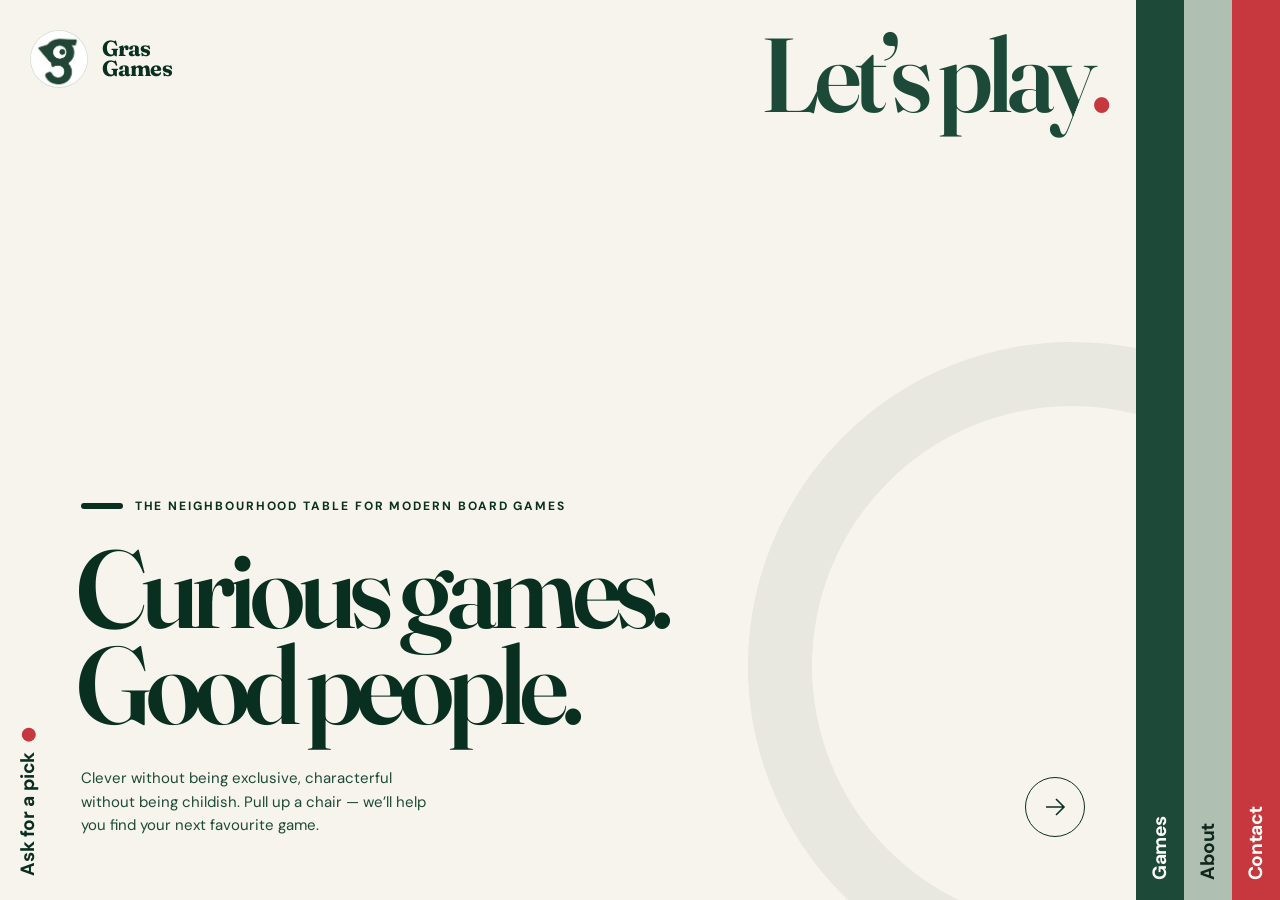
==== index.html @ 96867c46 "Restructure site and build Gras Games homepage from brand guide - Organise into pages (games, about," ====
<!doctype html>
<html lang="en">
<head>
  <meta charset="utf-8">
  <meta name="viewport" content="width=device-width, initial-scale=1">
  <meta name="theme-color" content="#f6f4ec">
  <meta name="description" content="Gras Games is the neighbourhood table for modern board games. Curious games. Good people. One more round.">
  <title>Gras Games — Curious games. Good people.</title>
  <link rel="preconnect" href="https://fonts.googleapis.com">
  <link rel="preconnect" href="https://fonts.gstatic.com" crossorigin>
  <link href="https://fonts.googleapis.com/css2?family=DM+Sans:wght@400;500;600;700&family=Fraunces:opsz,wght@9..144,600;9..144,700&display=swap" rel="stylesheet">
  <link rel="stylesheet" href="assets/css/main.css">
  <link rel="stylesheet" href="assets/css/home.css">
</head>
<body>
  <main class="homepage">
    <section class="hero" aria-label="Home">
      <header class="hero__header">
        <a class="hero__brand" href="#home" data-home>
          <span class="hero__logo"><img src="assets/images/logo.jpg" alt=""></span>
          <span class="hero__wordmark">Gras<br>Games</span>
        </a>
        <p class="hero__shout">Let’s play<span class="hero__shout-dot">.</span></p>
        <nav class="nav" aria-label="Main navigation">
          <button class="nav__toggle" type="button" aria-expanded="false" aria-controls="nav-menu" aria-label="Open menu">
            <span class="nav__bar"></span>
            <span class="nav__bar"></span>
            <span class="nav__bar"></span>
          </button>
          <div class="nav__menu" id="nav-menu">
            <ul class="nav__list">
              <li><button class="nav__link" type="button" data-panel="0">Games</button></li>
              <li><button class="nav__link" type="button" data-panel="1">About</button></li>
              <li><button class="nav__link" type="button" data-panel="2">Contact</button></li>
            </ul>
          </div>
        </nav>
      </header>

      <div class="hero__copy" id="home">
        <p class="eyebrow">The neighbourhood table for modern board games</p>
        <h1 class="hero__title">Curious games.<br>Good people.</h1>
        <div class="hero__footer">
          <p class="hero__text">Clever without being exclusive, characterful without being childish. Pull up a chair — we’ll help you find your next favourite game.</p>
          <button class="round-arrow" type="button" data-panel="0" aria-label="Browse games">
            <svg width="28" height="28" viewBox="0 0 28 28" fill="none" aria-hidden="true"><path d="M5 14h17M15 6l8 8-8 8" stroke="currentColor" stroke-width="1.6"/></svg>
          </button>
        </div>
      </div>

      <button class="pick-tab" type="button" data-pick>
        <span class="pick-tab__dot"></span>
        <span>Ask for a pick</span>
      </button>
      <button class="home-tab" type="button" data-home aria-label="Back to home" hidden>
        <svg width="28" height="28" viewBox="0 0 28 28" fill="none" aria-hidden="true"><path d="M5 14h17M15 6l8 8-8 8" stroke="currentColor" stroke-width="1.6"/></svg>
      </button>
    </section>

    <section class="panel panel--pine" aria-labelledby="tab-0">
      <button class="panel__tab" id="tab-0" type="button" aria-expanded="false" aria-controls="panel-0">
        <span class="panel__index">01</span>
        <span class="panel__label">Games</span>
        <span class="panel__symbol" aria-hidden="true">+</span>
      </button>
      <div class="panel__content" id="panel-0" inert>
        <p class="eyebrow">01 — Find your next favourite</p>
        <div class="panel__story">
          <h2 class="panel__title">Find your next table favourite.</h2>
          <p class="panel__text">Unusual worlds, clever mechanics and the makers behind them. Every game comes with what you actually need to know: player count, play time and complexity.</p>
          <a class="text-link" href="games/">Browse games
            <svg width="28" height="28" viewBox="0 0 28 28" fill="none" aria-hidden="true"><path d="M5 14h17M15 6l8 8-8 8" stroke="currentColor" stroke-width="1.6"/></svg>
          </a>
        </div>
      </div>
    </section>

    <section class="panel panel--sage" aria-labelledby="tab-1">
      <button class="panel__tab" id="tab-1" type="button" aria-expanded="false" aria-controls="panel-1">
        <span class="panel__index">02</span>
        <span class="panel__label">About</span>
        <span class="panel__symbol" aria-hidden="true">+</span>
      </button>
      <div class="panel__content" id="panel-1" inert>
        <p class="eyebrow">02 — Playfully offbeat, seriously welcoming</p>
        <div class="panel__story">
          <h2 class="panel__title">Everyone gets a seat at the table.</h2>
          <p class="panel__text">No gatekeeping, no jargon. We guide like a friend who loves games, not an expert who wants to lecture — whether it’s your first game night or your fiftieth.</p>
          <a class="text-link" href="about/">Our story
            <svg width="28" height="28" viewBox="0 0 28 28" fill="none" aria-hidden="true"><path d="M5 14h17M15 6l8 8-8 8" stroke="currentColor" stroke-width="1.6"/></svg>
          </a>
        </div>
      </div>
    </section>

    <section class="panel panel--stamp" aria-labelledby="tab-2">
      <button class="panel__tab" id="tab-2" type="button" aria-expanded="false" aria-controls="panel-2">
        <span class="panel__index">03</span>
        <span class="panel__label">Contact</span>
        <span class="panel__symbol" aria-hidden="true">+</span>
      </button>
      <div class="panel__content" id="panel-2" inert>
        <p class="eyebrow">03 — Say hello</p>
        <div class="panel__story">
          <h2 class="panel__title">Every good game starts with an invite.</h2>
          <p class="panel__text">A question, a game we should know about, or a group looking for something new? Write to us. We’d love to hear what’s on your table.</p>
          <a class="text-link" href="contact/">Get in touch
            <svg width="28" height="28" viewBox="0 0 28 28" fill="none" aria-hidden="true"><path d="M5 14h17M15 6l8 8-8 8" stroke="currentColor" stroke-width="1.6"/></svg>
          </a>
        </div>
      </div>
    </section>
  </main>

  <dialog class="modal" aria-labelledby="pick-title">
    <button class="modal__close" type="button" aria-label="Close" autofocus>×</button>
    <div class="dots" aria-hidden="true"></div>
    <h2 class="modal__title" id="pick-title">Not sure what to play?</h2>
    <p class="modal__text">Tell us how many players, how much time you have and the last game you loved. We’ll suggest a few worth bringing to the table.</p>
    <a class="text-link" href="contact/">Ask for a pick
      <svg width="28" height="28" viewBox="0 0 28 28" fill="none" aria-hidden="true"><path d="M5 14h17M15 6l8 8-8 8" stroke="currentColor" stroke-width="1.6"/></svg>
    </a>
  </dialog>

  <script src="assets/js/home.js"></script>
</body>
</html>
---- assets/css/main.css ----
:root {
  --pine: #1d4a38;
  --deep-pine: #092f20;
  --paper: #f6f4ec;
  --white: #fffefa;
  --sage: #afc0b2;
  --stamp: #c6383d;
  --ink: #10251c;

  --font-display: "Fraunces", Georgia, serif;
  --font-body: "DM Sans", Arial, sans-serif;
}

* { box-sizing: border-box; }

body {
  margin: 0;
  background: var(--paper);
  color: var(--ink);
  font-family: var(--font-body);
  line-height: 1.5;
}

h1, h2, h3 {
  font-family: var(--font-display);
  color: var(--deep-pine);
  letter-spacing: -.02em;
}

a { color: var(--pine); }

.site-header {
  display: flex;
  justify-content: space-between;
  align-items: center;
  padding: 20px clamp(20px, 4vw, 64px);
  border-bottom: 1px solid rgba(29,74,56,.14);
}

.site-logo {
  font-family: var(--font-display);
  font-size: 24px;
  font-weight: 700;
  color: var(--deep-pine);
  text-decoration: none;
}

.site-nav {
  display: flex;
  gap: 24px;
  font-size: 13px;
  font-weight: 700;
  letter-spacing: .08em;
  text-transform: uppercase;
}

.site-nav a { text-decoration: none; }

main {
  width: min(1200px, 100%);
  margin: 0 auto;
  padding: clamp(28px, 4vw, 64px);
}

.site-footer {
  padding: 24px clamp(20px, 4vw, 64px);
  font-size: 13px;
  color: rgba(16,37,28,.66);
}
---- assets/css/home.css ----
:root {
  --fs-wordmark: clamp(20px, 1.7vw, 32px);
  --fs-shout: clamp(64px, 8.2vw, 168px);
  --fs-h1: clamp(64px, 8.6vw, 176px);
  --fs-h2: clamp(48px, 6.6vw, 124px);
  --fs-modal-h2: clamp(48px, 6vw, 72px);
  --fs-rail: clamp(17px, 1.5vw, 26px);
  --fs-eyebrow: 12px;
  --fs-body: 15px;
  --fs-story: 18px;
  --fs-link: 16px;
  --fs-index: 11px;
  --fs-symbol: 24px;

  --space-header-y: 30px;
  --space-header-x: 30px;
  --rail-width: clamp(48px, 3.6vw, 76px);
  --round-arrow: 60px;
  --logo-size: 58px;
  --ease-panel: cubic-bezier(0.76, 0, 0.24, 1);
}

body { overflow: hidden; -webkit-font-smoothing: antialiased; }

h1, h2, p { margin: 0; }
ul { margin: 0; padding: 0; list-style: none; }
svg { display: block; }
button {
  font: inherit;
  letter-spacing: inherit;
  color: inherit;
  background: transparent;
  border: 0;
  padding: 0;
  cursor: pointer;
  -webkit-tap-highlight-color: transparent;
}
a { color: inherit; text-decoration: none; -webkit-tap-highlight-color: transparent; }
button:focus-visible, a:focus-visible { outline: 2px solid currentColor; outline-offset: -6px; }
::selection { background: var(--pine); color: var(--paper); }

.visually-hidden {
  position: absolute;
  width: 1px;
  height: 1px;
  overflow: hidden;
  clip: rect(0 0 0 0);
  white-space: nowrap;
}

.homepage {
  display: flex;
  width: auto;
  min-height: 100svh;
  margin: 0;
  padding: 0;
  overflow: hidden;
}

/* Hero */
.hero {
  flex: 1;
  min-width: 0;
  min-height: 100svh;
  position: relative;
  overflow: hidden;
  background: var(--paper);
  color: var(--deep-pine);
  transition: flex 0.65s var(--ease-panel);
}
.hero::before {
  content: "";
  position: absolute;
  width: 520px;
  height: 520px;
  right: -260px;
  top: 38%;
  border: 64px solid var(--deep-pine);
  border-radius: 50%;
  opacity: .06;
  pointer-events: none;
}
.hero__header {
  position: absolute;
  inset: var(--space-header-y) var(--space-header-x) auto var(--space-header-x);
  display: flex;
  align-items: flex-start;
  justify-content: space-between;
  gap: 25px;
}
.hero__brand { display: flex; align-items: center; gap: 14px; flex-shrink: 0; }
.hero__logo {
  width: var(--logo-size);
  height: var(--logo-size);
  border-radius: 50%;
  overflow: hidden;
  background: var(--white);
  border: 1px solid rgba(29,74,56,.16);
}
.hero__logo img { width: 100%; height: 100%; object-fit: cover; transform: scale(1.18); }
.hero__wordmark {
  font-family: var(--font-display);
  font-size: var(--fs-wordmark);
  font-weight: 700;
  line-height: .92;
  letter-spacing: -.04em;
}
.hero__shout {
  font-family: var(--font-display);
  font-size: var(--fs-shout);
  font-weight: 600;
  line-height: .85;
  letter-spacing: -.055em;
  color: var(--pine);
  white-space: nowrap;
}
.hero__shout-dot { color: var(--stamp); }

.hero__copy { position: absolute; left: 7.1%; right: 4.5%; bottom: 7%; }
.hero__copy > .eyebrow { margin-bottom: 25px; }
.hero__title {
  font-family: var(--font-display);
  font-size: var(--fs-h1);
  font-weight: 600;
  line-height: .88;
  letter-spacing: -.055em;
  margin-left: -.04em;
}
.hero__footer {
  display: flex;
  align-items: flex-end;
  justify-content: space-between;
  gap: 30px;
  margin-top: 34px;
}
.hero__text { max-width: 360px; font-size: var(--fs-body); line-height: 1.55; color: var(--pine); }

.eyebrow {
  display: flex;
  align-items: center;
  gap: 12px;
  font-size: var(--fs-eyebrow);
  font-weight: 700;
  letter-spacing: .16em;
  line-height: 1.5;
  text-transform: uppercase;
}
.eyebrow::before {
  content: "";
  flex-shrink: 0;
  width: 42px;
  height: 6px;
  border-radius: 999px;
  background: currentColor;
}

.round-arrow {
  flex-shrink: 0;
  width: var(--round-arrow);
  height: var(--round-arrow);
  border: 1px solid currentColor;
  border-radius: 50%;
  display: grid;
  place-items: center;
  transition: background .2s, color .2s, transform .2s;
}
.round-arrow:hover { background: var(--pine); color: var(--white); transform: rotate(-35deg); }

.pick-tab {
  position: absolute;
  bottom: 24px;
  left: 14px;
  display: flex;
  flex-direction: row-reverse;
  align-items: center;
  gap: 10px;
  writing-mode: vertical-rl;
  transform: rotate(180deg);
  font-size: var(--fs-rail);
  font-weight: 700;
  letter-spacing: -.02em;
}
.pick-tab__dot {
  width: 14px;
  height: 14px;
  border-radius: 50%;
  background: var(--stamp);
  transition: transform .2s;
}
.pick-tab:hover .pick-tab__dot { transform: scale(1.3); }

.home-tab { position: absolute; top: 24px; left: 10px; transform: rotate(180deg); }

.hero--collapsed { flex: 0 0 var(--rail-width); }
.hero--collapsed::before,
.hero--collapsed .hero__header,
.hero--collapsed .hero__copy,
.hero--collapsed .pick-tab { visibility: hidden; opacity: 0; }

.nav { display: none; }

/* Colour panels */
.panel {
  position: relative;
  flex: 0 0 var(--rail-width);
  min-height: 100svh;
  overflow: hidden;
  color: var(--white);
  transition: flex .65s var(--ease-panel);
}
.panel--pine { background: var(--pine); }
.panel--sage { background: var(--sage); color: var(--ink); }
.panel--stamp { background: var(--stamp); }

.panel__tab {
  position: absolute;
  inset: 0 auto 0 0;
  width: var(--rail-width);
  display: flex;
  flex-direction: column;
  align-items: center;
  transition: background .2s;
  z-index: 1;
}
.panel__tab:hover { background: rgba(255,254,250,.1); }
.panel__index { padding-top: 23px; font-size: var(--fs-index); font-weight: 700; opacity: 0; transition: opacity .2s; }
.panel__label {
  position: absolute;
  bottom: 20px;
  writing-mode: vertical-rl;
  transform: rotate(180deg);
  font-size: var(--fs-rail);
  font-weight: 700;
  line-height: 1;
  white-space: nowrap;
  letter-spacing: -.02em;
}
.panel__symbol {
  position: absolute;
  top: 52px;
  font-size: var(--fs-symbol);
  font-weight: 400;
  opacity: 0;
  transition: opacity .2s;
}
.panel__tab:hover .panel__index,
.panel--open .panel__index,
.panel__tab:hover .panel__symbol,
.panel--open .panel__symbol { opacity: 1; }

.panel__content {
  position: absolute;
  inset: 35px 6% 8% calc(var(--rail-width) + 30px);
  display: flex;
  flex-direction: column;
  justify-content: space-between;
  visibility: hidden;
  opacity: 0;
  transition: opacity .2s, visibility .2s;
}
.panel--open { flex: 1 0 0; }
.panel--open .panel__content { visibility: visible; opacity: 1; transition-delay: .4s; }

.panel__title {
  max-width: 1100px;
  font-family: var(--font-display);
  font-size: var(--fs-h2);
  font-weight: 600;
  line-height: .92;
  letter-spacing: -.05em;
  color: inherit;
}
.panel__text { max-width: 470px; margin-top: 30px; font-size: var(--fs-story); line-height: 1.55; opacity: .86; }

/* Connected game-piece dots */
.dots {
  width: 64px;
  height: 10px;
  background: radial-gradient(circle, currentColor 0 5px, transparent 5.5px) 0 0 / 21px 10px repeat-x;
}

.text-link {
  display: inline-flex;
  align-items: center;
  justify-content: space-between;
  gap: 40px;
  margin-top: 20px;
  padding: 15px 0;
  border-bottom: 1px solid currentColor;
  font-size: var(--fs-link);
  font-weight: 700;
}
.text-link svg { transition: transform .2s; }
.text-link:hover svg { transform: translateX(5px); }

/* Pick modal */
.modal {
  margin: auto;
  width: min(100% - 40px, 570px);
  max-width: none;
  max-height: 90svh;
  overflow: visible;
  padding: 55px 45px;
  border: 0;
  border-radius: 4px 34px 4px 4px;
  background: var(--deep-pine);
  color: var(--white);
}
.modal::after {
  content: "";
  position: absolute;
  width: 18px;
  height: 18px;
  right: 28px;
  bottom: -9px;
  border-radius: 50%;
  background: var(--stamp);
}
.modal::backdrop { background: rgba(9,47,32,.45); backdrop-filter: blur(6px); }
.modal .dots { color: var(--sage); }
.modal__close { position: absolute; top: 10px; right: 22px; font-size: 36px; font-weight: 400; }
.modal__title {
  margin: 36px 0 22px;
  font-family: var(--font-display);
  font-size: var(--fs-modal-h2);
  font-weight: 600;
  line-height: .92;
  letter-spacing: -.05em;
  color: inherit;
}
.modal__text { max-width: 380px; line-height: 1.6; color: rgba(255,254,250,.78); }

@media (min-width: 1600px) {
  :root { --space-header-y: 38px; --space-header-x: 36px; --fs-body: 18px; --fs-eyebrow: 14px; --logo-size: 68px; }
  .hero__text { max-width: 420px; }
}

/* Tablet */
@media (max-width: 1024px) {
  :root { --rail-width: 42px; --round-arrow: 45px; --logo-size: 46px; }
  .hero__header { inset: 25px 20px auto; flex-direction: column; gap: 40px; }
  .hero__shout { font-size: 13vw; }
  .hero__copy { left: 14%; right: 6%; bottom: 7%; }
  .hero__title { font-size: 10vw; }
  .hero__copy > .eyebrow { font-size: 10px; max-width: 260px; }
  .hero__footer { flex-direction: column; align-items: flex-start; gap: 20px; margin-top: 25px; }
  .hero__text { font-size: 14px; max-width: 300px; }
  .pick-tab { left: 11px; font-size: 18px; }
  .panel__content { left: calc(var(--rail-width) + 20px); right: 20px; }
  .panel__title { font-size: 7.5vw; }
  .panel__text { font-size: 15px; }

  .nav {
    display: flex;
    flex-direction: column;
    align-items: flex-end;
    position: absolute;
    top: 0;
    right: 0;
    z-index: 5;
  }
  .nav__toggle {
    width: 44px;
    height: 44px;
    display: flex;
    flex-direction: column;
    justify-content: center;
    align-items: center;
    gap: 6px;
  }
  .nav__bar { width: 24px; height: 1.6px; background: currentColor; transition: transform .3s, opacity .3s; }
  .nav--open .nav__bar:nth-child(1) { transform: translateY(7.6px) rotate(45deg); }
  .nav--open .nav__bar:nth-child(2) { opacity: 0; }
  .nav--open .nav__bar:nth-child(3) { transform: translateY(-7.6px) rotate(-45deg); }
  .nav__menu {
    display: grid;
    grid-template-rows: 0fr;
    visibility: hidden;
    transition: grid-template-rows .35s var(--ease-panel), visibility .35s;
  }
  .nav--open .nav__menu { grid-template-rows: 1fr; visibility: visible; }
  .nav__list {
    min-height: 0;
    overflow: hidden;
    border-radius: 3px 18px 3px 3px;
    background: var(--deep-pine);
    color: var(--white);
  }
  .nav__link {
    display: block;
    width: 100%;
    padding: 12px 22px;
    text-align: left;
    font-size: 18px;
    font-weight: 700;
    white-space: nowrap;
  }
}

/* Mobile */
@media (max-width: 768px) {
  body { overflow: auto; }
  .homepage { flex-direction: column; }
  .hero { min-height: calc(100svh - 150px); flex: 1 0 auto; }
  .hero::before { display: none; }
  .hero__header { inset: 22px 22px auto; flex-direction: row; align-items: center; gap: 10px; }
  .hero__wordmark { font-size: 18px; }
  .hero__shout { font-size: 11vw; }
  .nav { top: 100%; right: -10px; margin-top: 8px; }
  .hero__copy { left: 13%; right: 7%; bottom: 8%; }
  .hero__title { font-size: 14vw; }
  .hero__copy > .eyebrow { font-size: 9px; margin-bottom: 20px; }
  .hero__copy > .eyebrow::before { width: 28px; height: 5px; }
  .hero__footer { flex-direction: row; align-items: flex-end; gap: 15px; margin-top: 24px; }
  .hero__text { font-size: 12px; max-width: 240px; }
  .round-arrow { width: 38px; height: 38px; }
  .pick-tab { font-size: 15px; left: 8px; bottom: 20px; }
  .pick-tab__dot { width: 10px; height: 10px; }
  .panel { flex: 0 0 50px; min-height: 50px; transition: flex .5s; }
  .panel__tab {
    width: 100%;
    height: 50px;
    flex-direction: row;
    justify-content: space-between;
    padding: 0 22px;
  }
  .panel__label { position: static; writing-mode: horizontal-tb; transform: none; font-size: 18px; }
  .panel__index { display: none; }
  .panel__symbol { position: static; opacity: 1; order: 2; font-size: 23px; }
  .panel--open { flex: 1 0 calc(100svh - 150px); }
  .hero--collapsed { min-height: 50px; flex: 0 0 50px; }
  .home-tab { top: 11px; left: 20px; }
  .panel__content { inset: 78px 25px 35px; }
  .panel__title { font-size: 12vw; }
  .panel__text { font-size: 14px; margin-top: 20px; }
  .panel__content .eyebrow { font-size: 10px; }
  .text-link { font-size: 15px; margin-top: 10px; }
  .modal { padding: 45px 28px; }
}

@media (prefers-reduced-motion: reduce) {
  *, *::before, *::after { transition: none !important; }
}
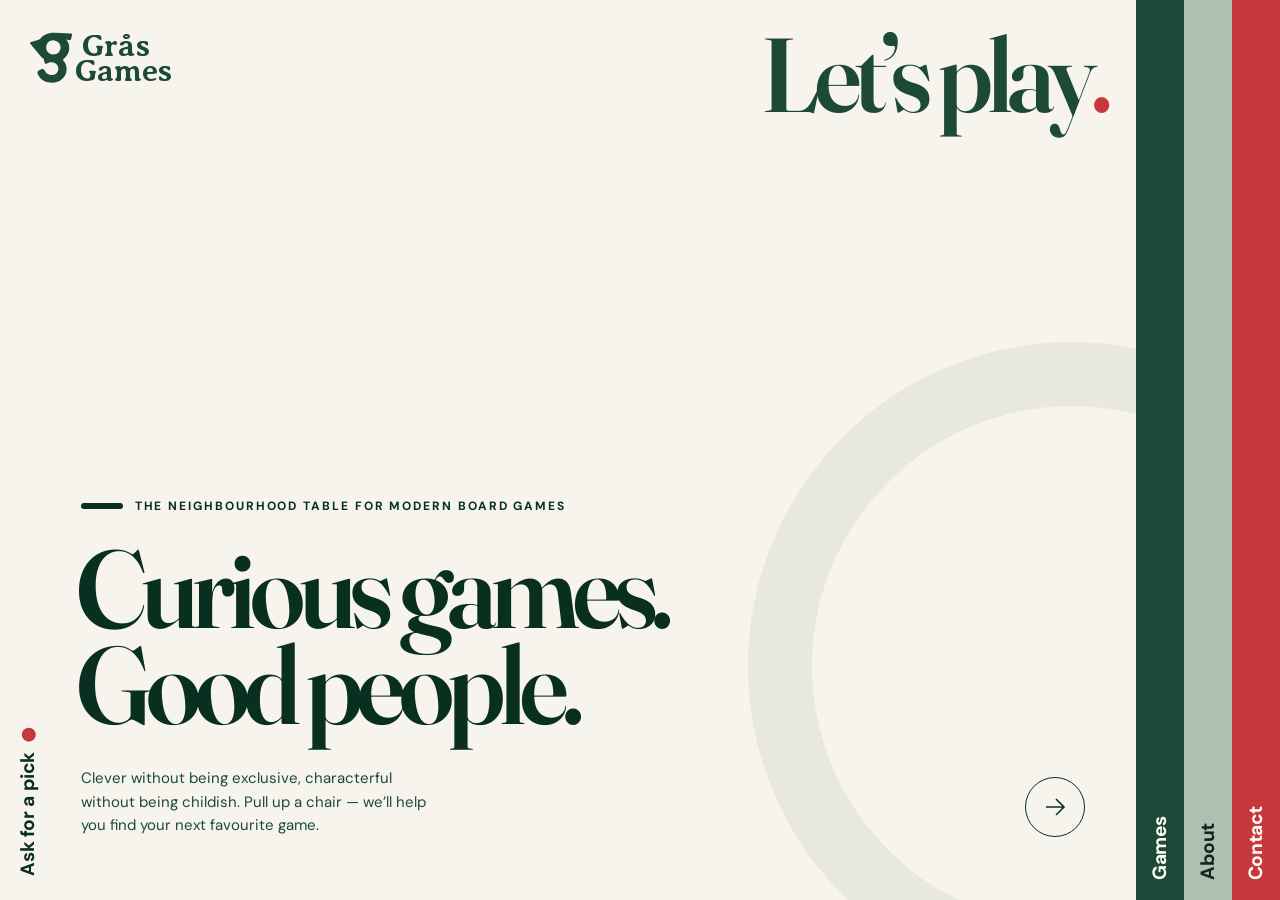
==== commit 1a9fd257: "Replace site logo with new Grås Games SVG Inline the logo from design/grasgameslogo03.svg in the hom" ====
--- a/index.html
+++ b/index.html
@@ -8,7 +8,7 @@
   <title>Gras Games — Curious games. Good people.</title>
   <link rel="preconnect" href="https://fonts.googleapis.com">
   <link rel="preconnect" href="https://fonts.gstatic.com" crossorigin>
-  <link href="https://fonts.googleapis.com/css2?family=DM+Sans:wght@400;500;600;700&family=Fraunces:opsz,wght@9..144,600;9..144,700&display=swap" rel="stylesheet">
+  <link href="https://fonts.googleapis.com/css2?family=Averia+Serif+Libre:wght@700&family=DM+Sans:wght@400;500;600;700&family=Fraunces:opsz,wght@9..144,600;9..144,700&display=swap" rel="stylesheet">
   <link rel="stylesheet" href="assets/css/main.css">
   <link rel="stylesheet" href="assets/css/home.css">
 </head>
@@ -17,8 +17,10 @@
     <section class="hero" aria-label="Home">
       <header class="hero__header">
         <a class="hero__brand" href="#home" data-home>
-          <span class="hero__logo"><img src="assets/images/logo.jpg" alt=""></span>
-          <span class="hero__wordmark">Gras<br>Games</span>
+          <svg class="hero__logo" viewBox="0 0 3573.59 1455.21" role="img" aria-label="Grås Games">
+            <text font-family="'Averia Serif Libre', serif" font-size="789.73" font-weight="700" transform="translate(1117.24 663.06)"><tspan x="200.13" y="0">Grå</tspan><tspan x="1550.16" y="0">s</tspan><tspan x="0" y="612.45">G</tspan><tspan x="561.84" y="612.45">ame</tspan><tspan x="2100.04" y="612.45">s</tspan></text>
+            <path d="M1055.69,124.05c4.15-16.68-8-32.98-25.16-33.78l-403.44-18.76c-177.12-7.2-305.7,58.91-377.1,158.54v-.07S19.13,302.04,19.13,302.04c-18.5,5.78-25.22,28.49-12.83,43.4l120.78,145.4,146.47,172.21c20.16,22.33,43.38,42.47,69.28,59.97l25.68,105.76c4.45,18.32,25.73,26.71,41.44,16.31,41.32-27.35,88.27-42.26,140.22-37.72,103,9.01,168.12,82.71,159.89,176.82-8.08,92.34-83.39,155.54-184.61,146.68-70.47-6.16-124.49-45.68-152.42-107.04-17.07-37.51-61.39-53.91-98.39-35.76l-45.08,22.12c-34.4,16.88-49.96,57.67-35.11,92.99,50.47,120.05,163.46,202.7,316.3,216.07,225.53,19.73,390.3-125.11,406.61-311.57,8.09-92.5-21.32-173.93-76.74-235.48-14.26-15.84-11.72-40.62,5.43-53.28,77.79-57.42,128.81-143.45,137.61-244.04,7.77-88.79-19.14-169.88-72.61-233.6l86.73,13.17c13.9,2.11,27.12-6.71,30.52-20.35l27.38-110.06ZM570.67,614.12c-103-9.01-172.83-90.27-163.97-191.5,8.7-99.44,91.9-170.9,194.89-161.89,103,9.01,174.3,93.98,165.59,193.43-8.86,101.22-93.52,168.97-196.51,159.96Z"/>
+          </svg>
         </a>
         <p class="hero__shout">Let’s play<span class="hero__shout-dot">.</span></p>
         <nav class="nav" aria-label="Main navigation">
@@ -32,6 +34,7 @@
               <li><button class="nav__link" type="button" data-panel="0">Games</button></li>
               <li><button class="nav__link" type="button" data-panel="1">About</button></li>
               <li><button class="nav__link" type="button" data-panel="2">Contact</button></li>
+              <li><a class="nav__link" href="services/">Services</a></li>
             </ul>
           </div>
         </nav>
@@ -42,9 +45,9 @@
         <h1 class="hero__title">Curious games.<br>Good people.</h1>
         <div class="hero__footer">
           <p class="hero__text">Clever without being exclusive, characterful without being childish. Pull up a chair — we’ll help you find your next favourite game.</p>
-          <button class="round-arrow" type="button" data-panel="0" aria-label="Browse games">
+          <a class="round-arrow" href="services/" aria-label="Our services">
             <svg width="28" height="28" viewBox="0 0 28 28" fill="none" aria-hidden="true"><path d="M5 14h17M15 6l8 8-8 8" stroke="currentColor" stroke-width="1.6"/></svg>
-          </button>
+          </a>
         </div>
       </div>
 
@@ -85,7 +88,7 @@
         <p class="eyebrow">02 — Playfully offbeat, seriously welcoming</p>
         <div class="panel__story">
           <h2 class="panel__title">Everyone gets a seat at the table.</h2>
-          <p class="panel__text">No gatekeeping, no jargon. We guide like a friend who loves games, not an expert who wants to lecture — whether it’s your first game night or your fiftieth.</p>
+          <p class="panel__text">At Grås Games, we believe that tabletop games are so much more than just entertainment. They are experiences that bring people together, spark creativity, encourage discovery, and create meaningful connections.</p>
           <a class="text-link" href="about/">Our story
             <svg width="28" height="28" viewBox="0 0 28 28" fill="none" aria-hidden="true"><path d="M5 14h17M15 6l8 8-8 8" stroke="currentColor" stroke-width="1.6"/></svg>
           </a>
--- a/assets/css/main.css
+++ b/assets/css/main.css
@@ -37,17 +37,14 @@
   border-bottom: 1px solid rgba(29,74,56,.14);
 }
 
-.site-logo {
-  font-family: var(--font-display);
-  font-size: 24px;
-  font-weight: 700;
-  color: var(--deep-pine);
-  text-decoration: none;
-}
+.site-logo { flex-shrink: 0; color: var(--pine); }
+.site-logo svg { display: block; height: 44px; width: auto; aspect-ratio: 3573.59 / 1455.21; fill: currentColor; }
 
 .site-nav {
   display: flex;
-  gap: 24px;
+  flex-wrap: wrap;
+  justify-content: flex-end;
+  gap: 8px clamp(14px, 3vw, 24px);
   font-size: 13px;
   font-weight: 700;
   letter-spacing: .08em;
@@ -62,6 +59,49 @@
   padding: clamp(28px, 4vw, 64px);
 }
 
+/* Shared brand pieces (sizes overridable per page) */
+.eyebrow {
+  display: flex;
+  align-items: center;
+  gap: 12px;
+  font-size: var(--fs-eyebrow, 12px);
+  font-weight: 700;
+  letter-spacing: .16em;
+  line-height: 1.5;
+  text-transform: uppercase;
+}
+.eyebrow::before {
+  content: "";
+  flex-shrink: 0;
+  width: 42px;
+  height: 6px;
+  border-radius: 999px;
+  background: currentColor;
+}
+
+/* Connected game-piece dots */
+.dots {
+  width: 64px;
+  height: 10px;
+  background: radial-gradient(circle, currentColor 0 5px, transparent 5.5px) 0 0 / 21px 10px repeat-x;
+}
+
+.text-link {
+  display: inline-flex;
+  align-items: center;
+  justify-content: space-between;
+  gap: 40px;
+  margin-top: 20px;
+  padding: 15px 0;
+  border-bottom: 1px solid currentColor;
+  font-size: var(--fs-link, 16px);
+  font-weight: 700;
+  color: inherit;
+  text-decoration: none;
+}
+.text-link svg { transition: transform .2s; }
+.text-link:hover svg { transform: translateX(5px); }
+
 .site-footer {
   padding: 24px clamp(20px, 4vw, 64px);
   font-size: 13px;
--- a/assets/css/home.css
+++ b/assets/css/home.css
@@ -1,5 +1,4 @@
 :root {
-  --fs-wordmark: clamp(20px, 1.7vw, 32px);
   --fs-shout: clamp(64px, 8.2vw, 168px);
   --fs-h1: clamp(64px, 8.6vw, 176px);
   --fs-h2: clamp(48px, 6.6vw, 124px);
@@ -88,23 +87,8 @@
   justify-content: space-between;
   gap: 25px;
 }
-.hero__brand { display: flex; align-items: center; gap: 14px; flex-shrink: 0; }
-.hero__logo {
-  width: var(--logo-size);
-  height: var(--logo-size);
-  border-radius: 50%;
-  overflow: hidden;
-  background: var(--white);
-  border: 1px solid rgba(29,74,56,.16);
-}
-.hero__logo img { width: 100%; height: 100%; object-fit: cover; transform: scale(1.18); }
-.hero__wordmark {
-  font-family: var(--font-display);
-  font-size: var(--fs-wordmark);
-  font-weight: 700;
-  line-height: .92;
-  letter-spacing: -.04em;
-}
+.hero__brand { display: flex; flex-shrink: 0; color: var(--pine); }
+.hero__logo { display: block; height: var(--logo-size); width: auto; aspect-ratio: 3573.59 / 1455.21; fill: currentColor; }
 .hero__shout {
   font-family: var(--font-display);
   font-size: var(--fs-shout);
@@ -135,25 +119,6 @@
 }
 .hero__text { max-width: 360px; font-size: var(--fs-body); line-height: 1.55; color: var(--pine); }
 
-.eyebrow {
-  display: flex;
-  align-items: center;
-  gap: 12px;
-  font-size: var(--fs-eyebrow);
-  font-weight: 700;
-  letter-spacing: .16em;
-  line-height: 1.5;
-  text-transform: uppercase;
-}
-.eyebrow::before {
-  content: "";
-  flex-shrink: 0;
-  width: 42px;
-  height: 6px;
-  border-radius: 999px;
-  background: currentColor;
-}
-
 .round-arrow {
   flex-shrink: 0;
   width: var(--round-arrow);
@@ -271,27 +236,6 @@
   color: inherit;
 }
 .panel__text { max-width: 470px; margin-top: 30px; font-size: var(--fs-story); line-height: 1.55; opacity: .86; }
-
-/* Connected game-piece dots */
-.dots {
-  width: 64px;
-  height: 10px;
-  background: radial-gradient(circle, currentColor 0 5px, transparent 5.5px) 0 0 / 21px 10px repeat-x;
-}
-
-.text-link {
-  display: inline-flex;
-  align-items: center;
-  justify-content: space-between;
-  gap: 40px;
-  margin-top: 20px;
-  padding: 15px 0;
-  border-bottom: 1px solid currentColor;
-  font-size: var(--fs-link);
-  font-weight: 700;
-}
-.text-link svg { transition: transform .2s; }
-.text-link:hover svg { transform: translateX(5px); }
 
 /* Pick modal */
 .modal {
@@ -394,6 +338,8 @@
     font-size: 18px;
     font-weight: 700;
     white-space: nowrap;
+    color: inherit;
+    text-decoration: none;
   }
 }
 
@@ -404,7 +350,6 @@
   .hero { min-height: calc(100svh - 150px); flex: 1 0 auto; }
   .hero::before { display: none; }
   .hero__header { inset: 22px 22px auto; flex-direction: row; align-items: center; gap: 10px; }
-  .hero__wordmark { font-size: 18px; }
   .hero__shout { font-size: 11vw; }
   .nav { top: 100%; right: -10px; margin-top: 8px; }
   .hero__copy { left: 13%; right: 7%; bottom: 8%; }
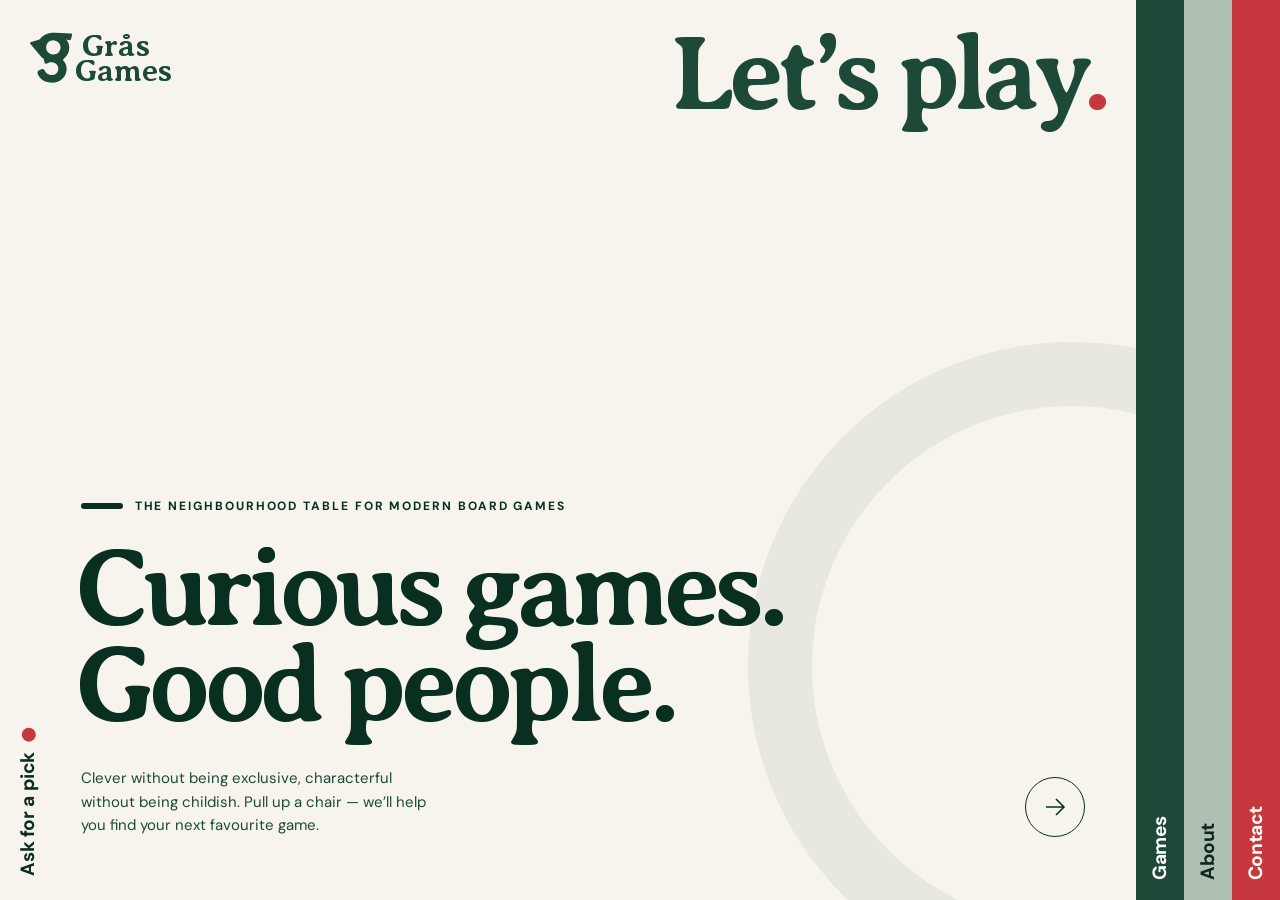
==== commit d7566fe9: "Switch headline font to Averia Serif Libre and update brand guide Headlines now use the logo's typef" ====
--- a/index.html
+++ b/index.html
@@ -8,7 +8,7 @@
   <title>Gras Games — Curious games. Good people.</title>
   <link rel="preconnect" href="https://fonts.googleapis.com">
   <link rel="preconnect" href="https://fonts.gstatic.com" crossorigin>
-  <link href="https://fonts.googleapis.com/css2?family=Averia+Serif+Libre:wght@700&family=DM+Sans:wght@400;500;600;700&family=Fraunces:opsz,wght@9..144,600;9..144,700&display=swap" rel="stylesheet">
+  <link href="https://fonts.googleapis.com/css2?family=Averia+Serif+Libre:wght@700&family=DM+Sans:wght@400;500;600;700&display=swap" rel="stylesheet">
   <link rel="stylesheet" href="assets/css/main.css">
   <link rel="stylesheet" href="assets/css/home.css">
 </head>
--- a/assets/css/main.css
+++ b/assets/css/main.css
@@ -7,7 +7,7 @@
   --stamp: #c6383d;
   --ink: #10251c;
 
-  --font-display: "Fraunces", Georgia, serif;
+  --font-display: "Averia Serif Libre", Georgia, serif;
   --font-body: "DM Sans", Arial, sans-serif;
 }
 
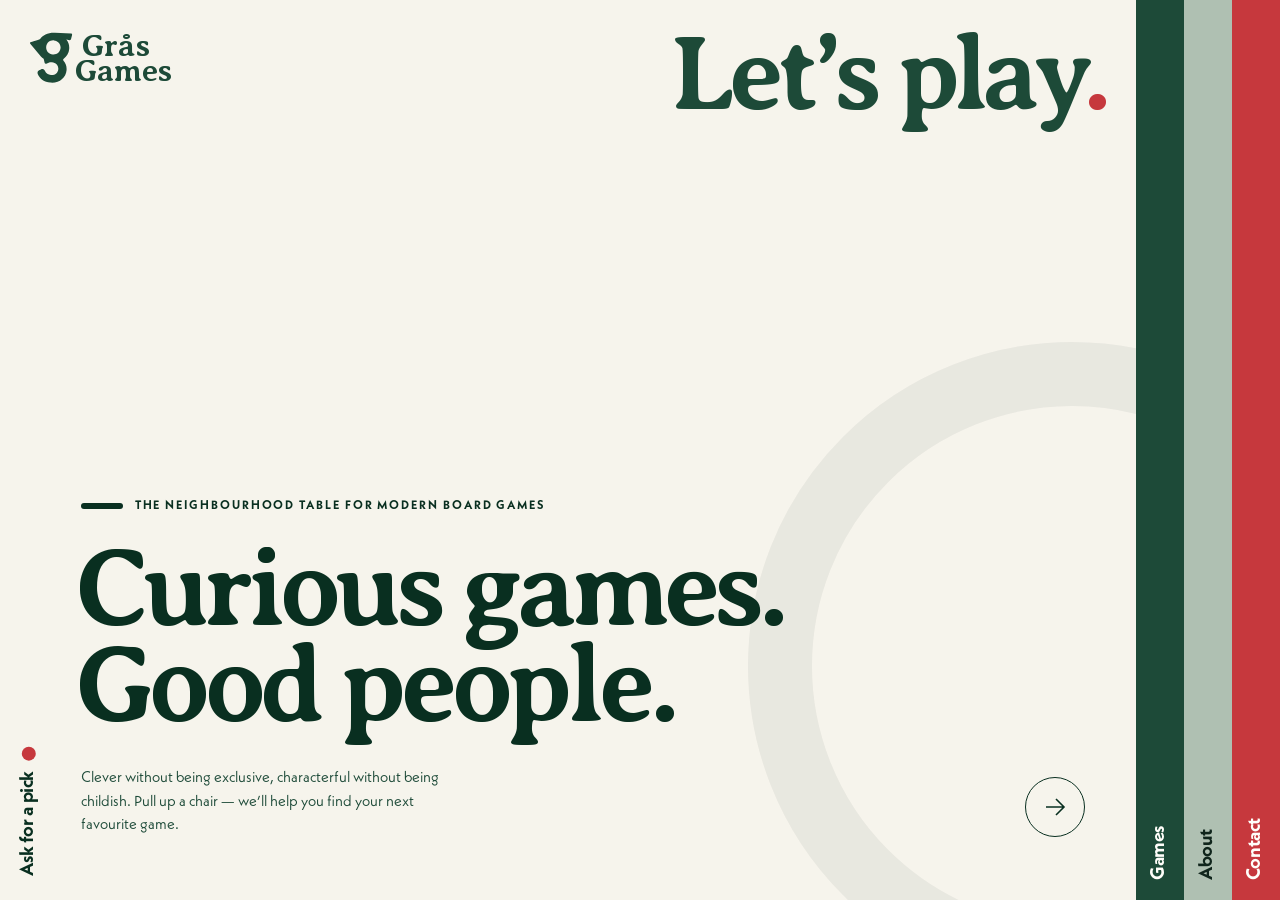
==== commit be0b9837: "Switch body font to self-hosted Neue Kabel Replace DM Sans with Neue Kabel as --font-body site-wide " ====
--- a/index.html
+++ b/index.html
@@ -8,7 +8,7 @@
   <title>Gras Games — Curious games. Good people.</title>
   <link rel="preconnect" href="https://fonts.googleapis.com">
   <link rel="preconnect" href="https://fonts.gstatic.com" crossorigin>
-  <link href="https://fonts.googleapis.com/css2?family=Averia+Serif+Libre:wght@700&family=DM+Sans:wght@400;500;600;700&display=swap" rel="stylesheet">
+  <link href="https://fonts.googleapis.com/css2?family=Averia+Serif+Libre:wght@700&display=swap" rel="stylesheet">
   <link rel="stylesheet" href="assets/css/main.css">
   <link rel="stylesheet" href="assets/css/home.css">
 </head>
--- a/assets/css/main.css
+++ b/assets/css/main.css
@@ -1,3 +1,8 @@
+@font-face { font-family: "Neue Kabel"; src: url("../font/Neue_Kabel/NeueKabel-Light.woff2") format("woff2"); font-weight: 300; font-display: swap; }
+@font-face { font-family: "Neue Kabel"; src: url("../font/Neue_Kabel/NeueKabel.woff2") format("woff2"); font-weight: 400; font-display: swap; }
+@font-face { font-family: "Neue Kabel"; src: url("../font/Neue_Kabel/NeueKabel-Medium.woff2") format("woff2"); font-weight: 500; font-display: swap; }
+@font-face { font-family: "Neue Kabel"; src: url("../font/Neue_Kabel/NeueKabel-Bold.woff2") format("woff2"); font-weight: 700; font-display: swap; }
+
 :root {
   --pine: #1d4a38;
   --deep-pine: #092f20;
@@ -8,7 +13,7 @@
   --ink: #10251c;
 
   --font-display: "Averia Serif Libre", Georgia, serif;
-  --font-body: "DM Sans", Arial, sans-serif;
+  --font-body: "Neue Kabel", Arial, sans-serif;
 }
 
 * { box-sizing: border-box; }
